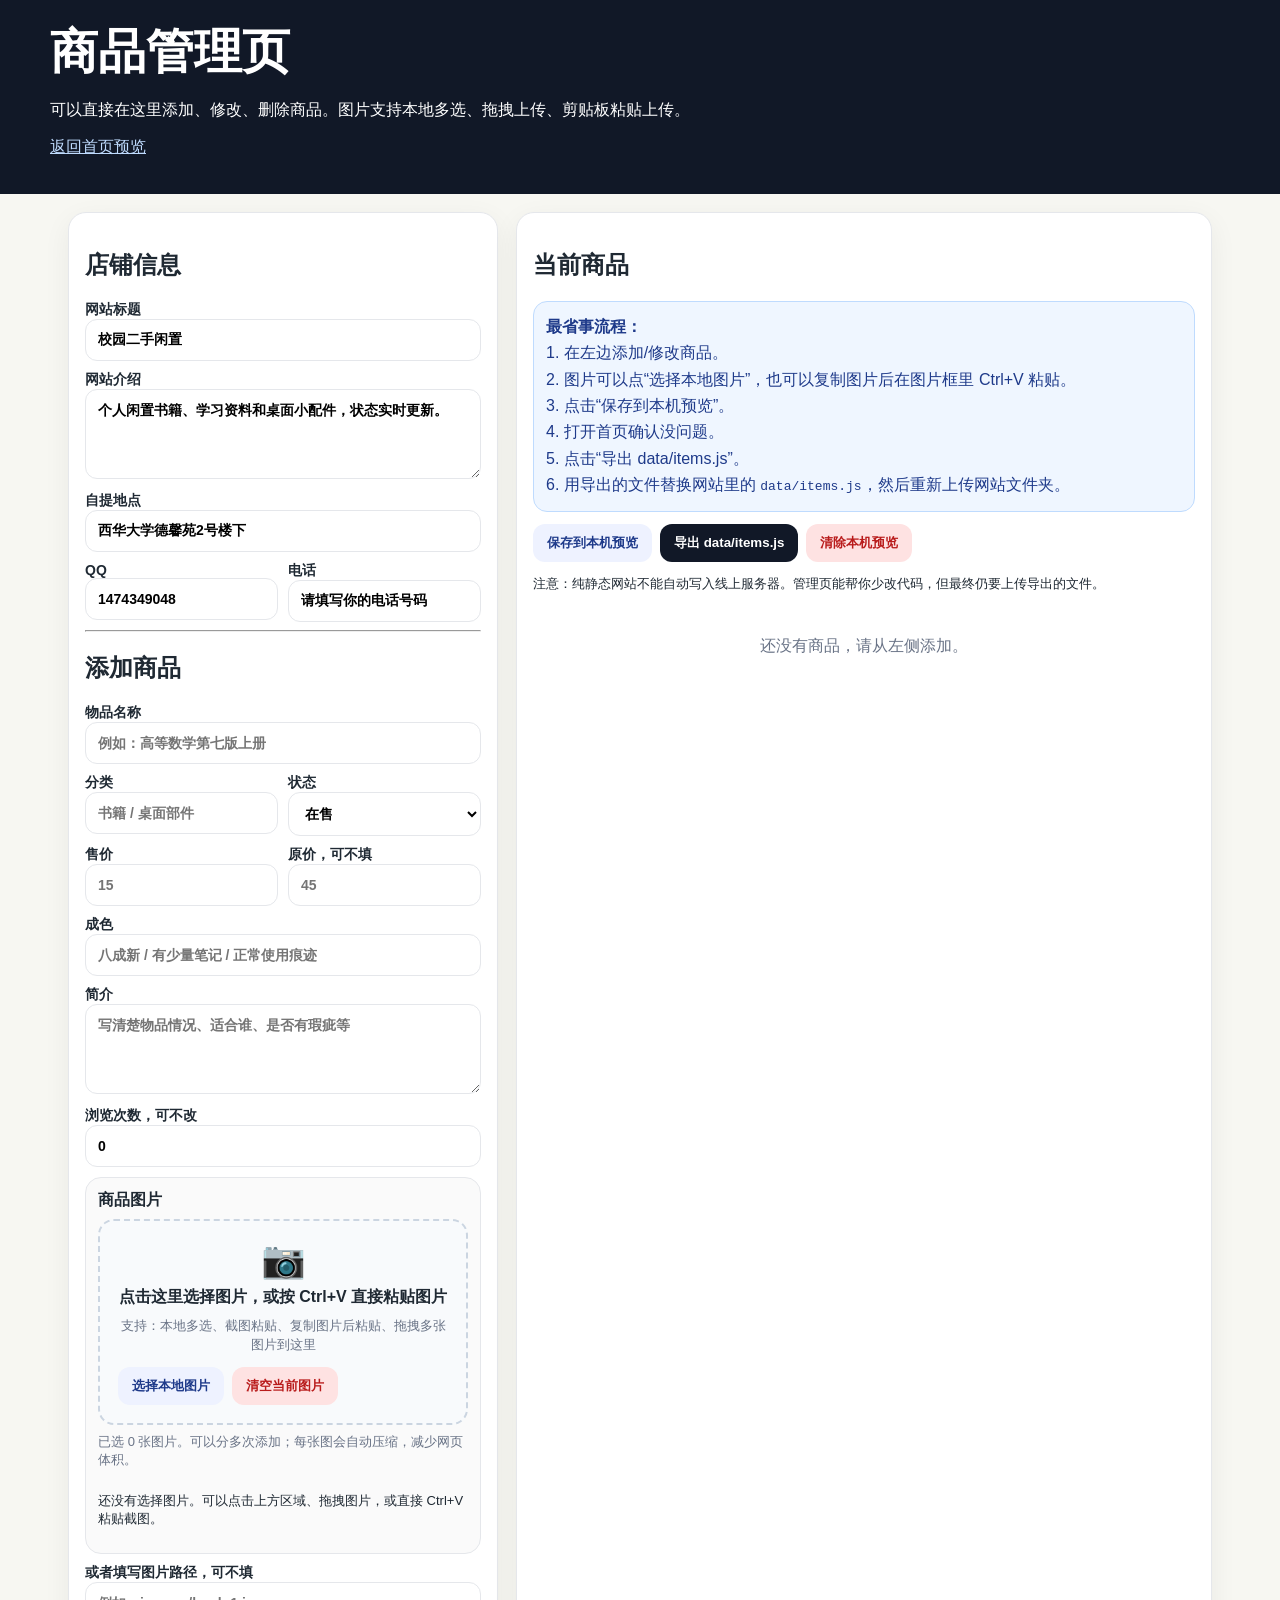
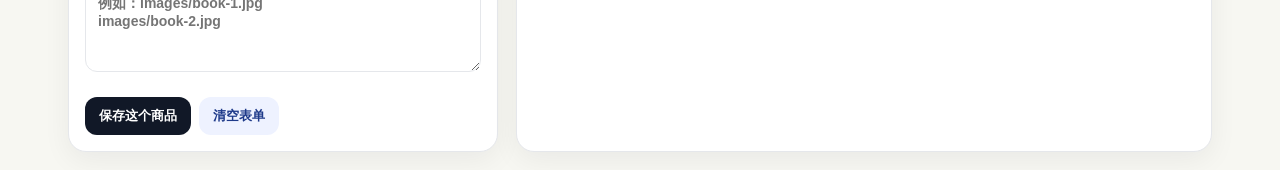
==== admin.html @ 30d570d9 "Add files via upload" ====
<!doctype html>
<html lang="zh-CN">
<head>
  <meta charset="utf-8" />
  <meta name="viewport" content="width=device-width,initial-scale=1" />
  <title>商品管理 - 校园二手闲置</title>
  <link rel="stylesheet" href="style.css" />
</head>
<body>
  <header class="admin-header">
    <div class="admin-header-inner">
      <h1>商品管理页</h1>
      <p>可以直接在这里添加、修改、删除商品。图片支持本地多选、拖拽上传、剪贴板粘贴上传。</p>
      <p><a href="index.html">返回首页预览</a></p>
    </div>
  </header>

  <main class="admin-layout">
    <section class="panel">
      <h2>店铺信息</h2>
      <div class="form-grid">
        <label>网站标题
          <input id="shopTitle" placeholder="校园二手闲置">
        </label>
        <label>网站介绍
          <textarea id="shopDesc" placeholder="个人闲置书籍、学习资料和桌面小配件"></textarea>
        </label>
        <label>自提地点
          <input id="shopAddress" placeholder="西华大学德馨苑2号楼下">
        </label>
        <div class="row">
          <label>QQ
            <input id="shopQQ" placeholder="1474349048">
          </label>
          <label>电话
            <input id="shopPhone" placeholder="你的手机号">
          </label>
        </div>
      </div>

      <hr>

      <h2 id="formTitle">添加商品</h2>
      <div class="form-grid">
        <label>物品名称
          <input id="itemTitle" placeholder="例如：高等数学第七版上册">
        </label>
        <div class="row">
          <label>分类
            <input id="itemCategory" placeholder="书籍 / 桌面部件">
          </label>
          <label>状态
            <select id="itemStatus">
              <option value="available">在售</option>
              <option value="reserved">已预定</option>
              <option value="sold">已卖出</option>
            </select>
          </label>
        </div>
        <div class="row">
          <label>售价
            <input id="itemPrice" type="number" min="0" step="1" placeholder="15">
          </label>
          <label>原价，可不填
            <input id="itemOriginalPrice" type="number" min="0" step="1" placeholder="45">
          </label>
        </div>
        <label>成色
          <input id="itemCondition" placeholder="八成新 / 有少量笔记 / 正常使用痕迹">
        </label>
        <label>简介
          <textarea id="itemDescription" placeholder="写清楚物品情况、适合谁、是否有瑕疵等"></textarea>
        </label>
        <label>浏览次数，可不改
          <input id="itemViews" type="number" min="0" step="1" value="0">
        </label>

        <div class="upload-section">
          <div class="upload-title">商品图片</div>

          <input id="itemPhotos" class="hidden-file-input" type="file" accept="image/*" multiple>

          <div id="pasteUploadZone" class="paste-upload-zone" tabindex="0">
            <div class="paste-icon">📷</div>
            <strong>点击这里选择图片，或按 Ctrl+V 直接粘贴图片</strong>
            <p>支持：本地多选、截图粘贴、复制图片后粘贴、拖拽多张图片到这里</p>
            <div class="actions">
              <button id="choosePhotosBtn" type="button" class="soft-btn">选择本地图片</button>
              <button id="clearPhotosBtn" type="button" class="danger-btn">清空当前图片</button>
            </div>
          </div>

          <div class="upload-tips">
            已选 <span id="photoCount">0</span> 张图片。可以分多次添加；每张图会自动压缩，减少网页体积。
          </div>

          <div id="photoThumbs" class="photo-thumbs"></div>
        </div>

        <label>或者填写图片路径，可不填
          <textarea id="itemImagePaths" placeholder="例如：images/book-1.jpg&#10;images/book-2.jpg"></textarea>
        </label>

        <div class="actions">
          <button id="saveItem" class="primary-btn">保存这个商品</button>
          <button id="resetForm" class="soft-btn">清空表单</button>
        </div>
      </div>
    </section>

    <section class="panel">
      <h2>当前商品</h2>
      <div class="help-box">
        <strong>最省事流程：</strong><br>
        1. 在左边添加/修改商品。<br>
        2. 图片可以点“选择本地图片”，也可以复制图片后在图片框里 Ctrl+V 粘贴。<br>
        3. 点击“保存到本机预览”。<br>
        4. 打开首页确认没问题。<br>
        5. 点击“导出 data/items.js”。<br>
        6. 用导出的文件替换网站里的 <code>data/items.js</code>，然后重新上传网站文件夹。
      </div>
      <div class="actions">
        <button id="savePreview" class="soft-btn">保存到本机预览</button>
        <button id="exportFile" class="primary-btn">导出 data/items.js</button>
        <button id="clearPreview" class="danger-btn">清除本机预览</button>
      </div>
      <p class="small">注意：纯静态网站不能自动写入线上服务器。管理页能帮你少改代码，但最终仍要上传导出的文件。</p>
      <div id="previewList" class="preview-list"></div>
    </section>
  </main>

  <script src="data/items.js"></script>
  <script src="admin.js"></script>
</body>
</html>
---- style.css ----
* {
  box-sizing: border-box;
}

:root {
  --bg: #f7f7f2;
  --card: #ffffff;
  --text: #1f2933;
  --muted: #697386;
  --line: #e5e7eb;
  --dark: #111827;
  --green: #138a47;
  --orange: #b45309;
  --red: #b91c1c;
}

body {
  margin: 0;
  font-family: -apple-system, BlinkMacSystemFont, "Segoe UI", "Microsoft YaHei", sans-serif;
  background: var(--bg);
  color: var(--text);
}

.hero {
  padding: 32px 18px;
  background: linear-gradient(135deg, #111827, #3f3f46);
  color: white;
}

.hero > div {
  max-width: 1080px;
  margin: 0 auto;
}

.eyebrow {
  margin: 0 0 8px;
  color: #d1d5db;
  font-size: 14px;
  letter-spacing: .08em;
}

h1 {
  margin: 0;
  font-size: clamp(28px, 5vw, 48px);
}

.hero-desc {
  margin: 12px 0 20px;
  color: #e5e7eb;
}

.contact-bar {
  display: flex;
  gap: 10px;
  flex-wrap: wrap;
  align-items: center;
}

.ghost-btn, .primary-btn, .danger-btn, .soft-btn {
  border: 0;
  border-radius: 12px;
  padding: 10px 14px;
  cursor: pointer;
  font-weight: 700;
}

.ghost-btn {
  background: rgba(255,255,255,.12);
  color: white;
  border: 1px solid rgba(255,255,255,.25);
}

.primary-btn {
  background: var(--dark);
  color: white;
}

.soft-btn {
  background: #eef2ff;
  color: #1e3a8a;
}

.danger-btn {
  background: #fee2e2;
  color: var(--red);
}

.container {
  max-width: 1080px;
  margin: 0 auto;
  padding: 18px;
}

.toolbar {
  display: grid;
  grid-template-columns: 1fr 150px 150px;
  gap: 10px;
  margin: 10px 0 14px;
}

input, select, textarea {
  width: 100%;
  border: 1px solid var(--line);
  border-radius: 12px;
  padding: 12px;
  font: inherit;
  background: white;
}

textarea {
  min-height: 90px;
  resize: vertical;
}

.notice {
  background: #fff7ed;
  color: #7c2d12;
  border: 1px solid #fed7aa;
  border-radius: 14px;
  padding: 12px 14px;
  margin-bottom: 16px;
}

.grid {
  display: grid;
  grid-template-columns: repeat(3, 1fr);
  gap: 18px;
}

.card {
  background: var(--card);
  border: 1px solid var(--line);
  border-radius: 18px;
  overflow: hidden;
  box-shadow: 0 8px 28px rgba(15, 23, 42, .06);
  display: flex;
  flex-direction: column;
}

.card.sold {
  opacity: .72;
}

.cover {
  width: 100%;
  aspect-ratio: 4 / 3;
  object-fit: cover;
  background: #e5e7eb;
}

.card-body {
  padding: 14px;
  display: flex;
  flex-direction: column;
  gap: 8px;
  flex: 1;
}

.card h3 {
  margin: 0;
  font-size: 18px;
}

.price-row {
  display: flex;
  align-items: baseline;
  gap: 8px;
}

.price {
  font-size: 22px;
  font-weight: 800;
}

.old-price {
  color: var(--muted);
  text-decoration: line-through;
  font-size: 14px;
}

.desc {
  color: var(--muted);
  line-height: 1.55;
}

.meta {
  display: flex;
  gap: 8px;
  flex-wrap: wrap;
  color: var(--muted);
  font-size: 13px;
}

.badge {
  display: inline-flex;
  align-items: center;
  width: fit-content;
  padding: 5px 9px;
  border-radius: 999px;
  font-size: 13px;
  font-weight: 800;
}

.badge.available {
  background: #dcfce7;
  color: var(--green);
}

.badge.reserved {
  background: #fef3c7;
  color: var(--orange);
}

.badge.sold {
  background: #fee2e2;
  color: var(--red);
}

.card-actions {
  margin-top: auto;
  display: flex;
  gap: 8px;
}

.card-actions button {
  flex: 1;
}

.empty {
  text-align: center;
  color: var(--muted);
  margin: 30px 0;
}

.hidden {
  display: none !important;
}

.footer {
  text-align: center;
  padding: 30px 16px;
  color: var(--muted);
}

.footer a {
  color: #1e40af;
}

.small {
  font-size: 13px;
}

.modal {
  position: fixed;
  inset: 0;
  background: rgba(0,0,0,.55);
  display: grid;
  place-items: center;
  padding: 14px;
  z-index: 50;
}

.modal-card {
  position: relative;
  width: min(920px, 100%);
  max-height: 92vh;
  overflow: auto;
  background: white;
  border-radius: 22px;
  padding: 18px;
}

.close-btn {
  position: sticky;
  top: 0;
  float: right;
  border: 0;
  border-radius: 999px;
  width: 36px;
  height: 36px;
  background: #111827;
  color: white;
  font-size: 24px;
  cursor: pointer;
}

.detail-images {
  display: grid;
  grid-template-columns: repeat(2, 1fr);
  gap: 12px;
}

.detail-images img {
  width: 100%;
  border-radius: 14px;
  object-fit: cover;
  background: #e5e7eb;
}

.sold-alert {
  background: #fee2e2;
  color: var(--red);
  border: 1px solid #fecaca;
  border-radius: 14px;
  padding: 12px;
  font-weight: 800;
  margin: 10px 0;
}

.admin-layout {
  max-width: 1180px;
  margin: 0 auto;
  padding: 18px;
  display: grid;
  grid-template-columns: 430px 1fr;
  gap: 18px;
}

.panel {
  background: white;
  border: 1px solid var(--line);
  border-radius: 18px;
  padding: 16px;
  box-shadow: 0 8px 28px rgba(15, 23, 42, .06);
}

.form-grid {
  display: grid;
  gap: 10px;
}

.form-grid label {
  font-weight: 800;
  font-size: 14px;
}

.row {
  display: grid;
  grid-template-columns: 1fr 1fr;
  gap: 10px;
}

.actions {
  display: flex;
  flex-wrap: wrap;
  gap: 8px;
  margin-top: 12px;
}

.preview-list {
  display: grid;
  gap: 10px;
}

.preview-item {
  border: 1px solid var(--line);
  border-radius: 14px;
  padding: 10px;
  display: grid;
  grid-template-columns: 74px 1fr;
  gap: 10px;
  align-items: center;
}

.preview-item img {
  width: 74px;
  height: 74px;
  object-fit: cover;
  border-radius: 12px;
  background: #e5e7eb;
}

.preview-item h4 {
  margin: 0 0 4px;
}

.preview-item p {
  margin: 0;
  color: var(--muted);
  font-size: 13px;
}

.help-box {
  background: #eff6ff;
  border: 1px solid #bfdbfe;
  color: #1e3a8a;
  border-radius: 14px;
  padding: 12px;
  line-height: 1.65;
}

.admin-header {
  padding: 20px 18px;
  background: #111827;
  color: white;
}

.admin-header-inner {
  max-width: 1180px;
  margin: 0 auto;
}

.admin-header a {
  color: #bfdbfe;
}

.photo-thumbs {
  display: flex;
  flex-wrap: wrap;
  gap: 8px;
}

.photo-thumbs img {
  width: 64px;
  height: 64px;
  object-fit: cover;
  border-radius: 10px;
  background: #e5e7eb;
}

@media (max-width: 860px) {
  .toolbar, .admin-layout, .row {
    grid-template-columns: 1fr;
  }
  .grid {
    grid-template-columns: 1fr;
  }
  .detail-images {
    grid-template-columns: 1fr;
  }
}


/* 图片上传增强区域 */
.upload-section {
  border: 1px solid var(--line);
  border-radius: 16px;
  padding: 12px;
  background: #fafafa;
}

.upload-title {
  font-weight: 900;
  margin-bottom: 8px;
}

.hidden-file-input {
  display: none;
}

.paste-upload-zone {
  border: 2px dashed #cbd5e1;
  background: #f8fafc;
  border-radius: 16px;
  padding: 18px;
  text-align: center;
  cursor: pointer;
  outline: none;
  transition: .18s ease;
}

.paste-upload-zone:hover,
.paste-upload-zone:focus,
.paste-upload-zone.drag-over {
  border-color: #2563eb;
  background: #eff6ff;
}

.paste-upload-zone.uploading {
  opacity: .75;
  pointer-events: none;
}

.paste-icon {
  font-size: 36px;
  margin-bottom: 6px;
}

.paste-upload-zone p {
  margin: 8px 0 0;
  color: var(--muted);
  font-size: 13px;
  line-height: 1.5;
}

.upload-tips {
  margin-top: 8px;
  color: var(--muted);
  font-size: 13px;
}

.upload-flash {
  margin-top: 10px;
  padding: 8px 10px;
  border-radius: 999px;
  background: #dcfce7;
  color: #166534;
  font-weight: 800;
  display: inline-block;
}

.photo-thumbs {
  margin-top: 10px;
  display: flex;
  flex-wrap: wrap;
  gap: 10px;
}

.photo-thumb-card {
  position: relative;
  width: 82px;
  height: 82px;
  border-radius: 14px;
  overflow: hidden;
  background: #e5e7eb;
  border: 1px solid var(--line);
}

.photo-thumb-card img {
  width: 100%;
  height: 100%;
  object-fit: cover;
}

.photo-remove-btn {
  position: absolute;
  top: 4px;
  right: 4px;
  width: 22px;
  height: 22px;
  border: 0;
  border-radius: 999px;
  background: rgba(17, 24, 39, .86);
  color: white;
  font-size: 18px;
  line-height: 20px;
  cursor: pointer;
}

.photo-index {
  position: absolute;
  left: 4px;
  bottom: 4px;
  min-width: 20px;
  height: 20px;
  padding: 0 6px;
  border-radius: 999px;
  background: rgba(255, 255, 255, .92);
  color: #111827;
  font-size: 12px;
  font-weight: 900;
  display: grid;
  place-items: center;
}
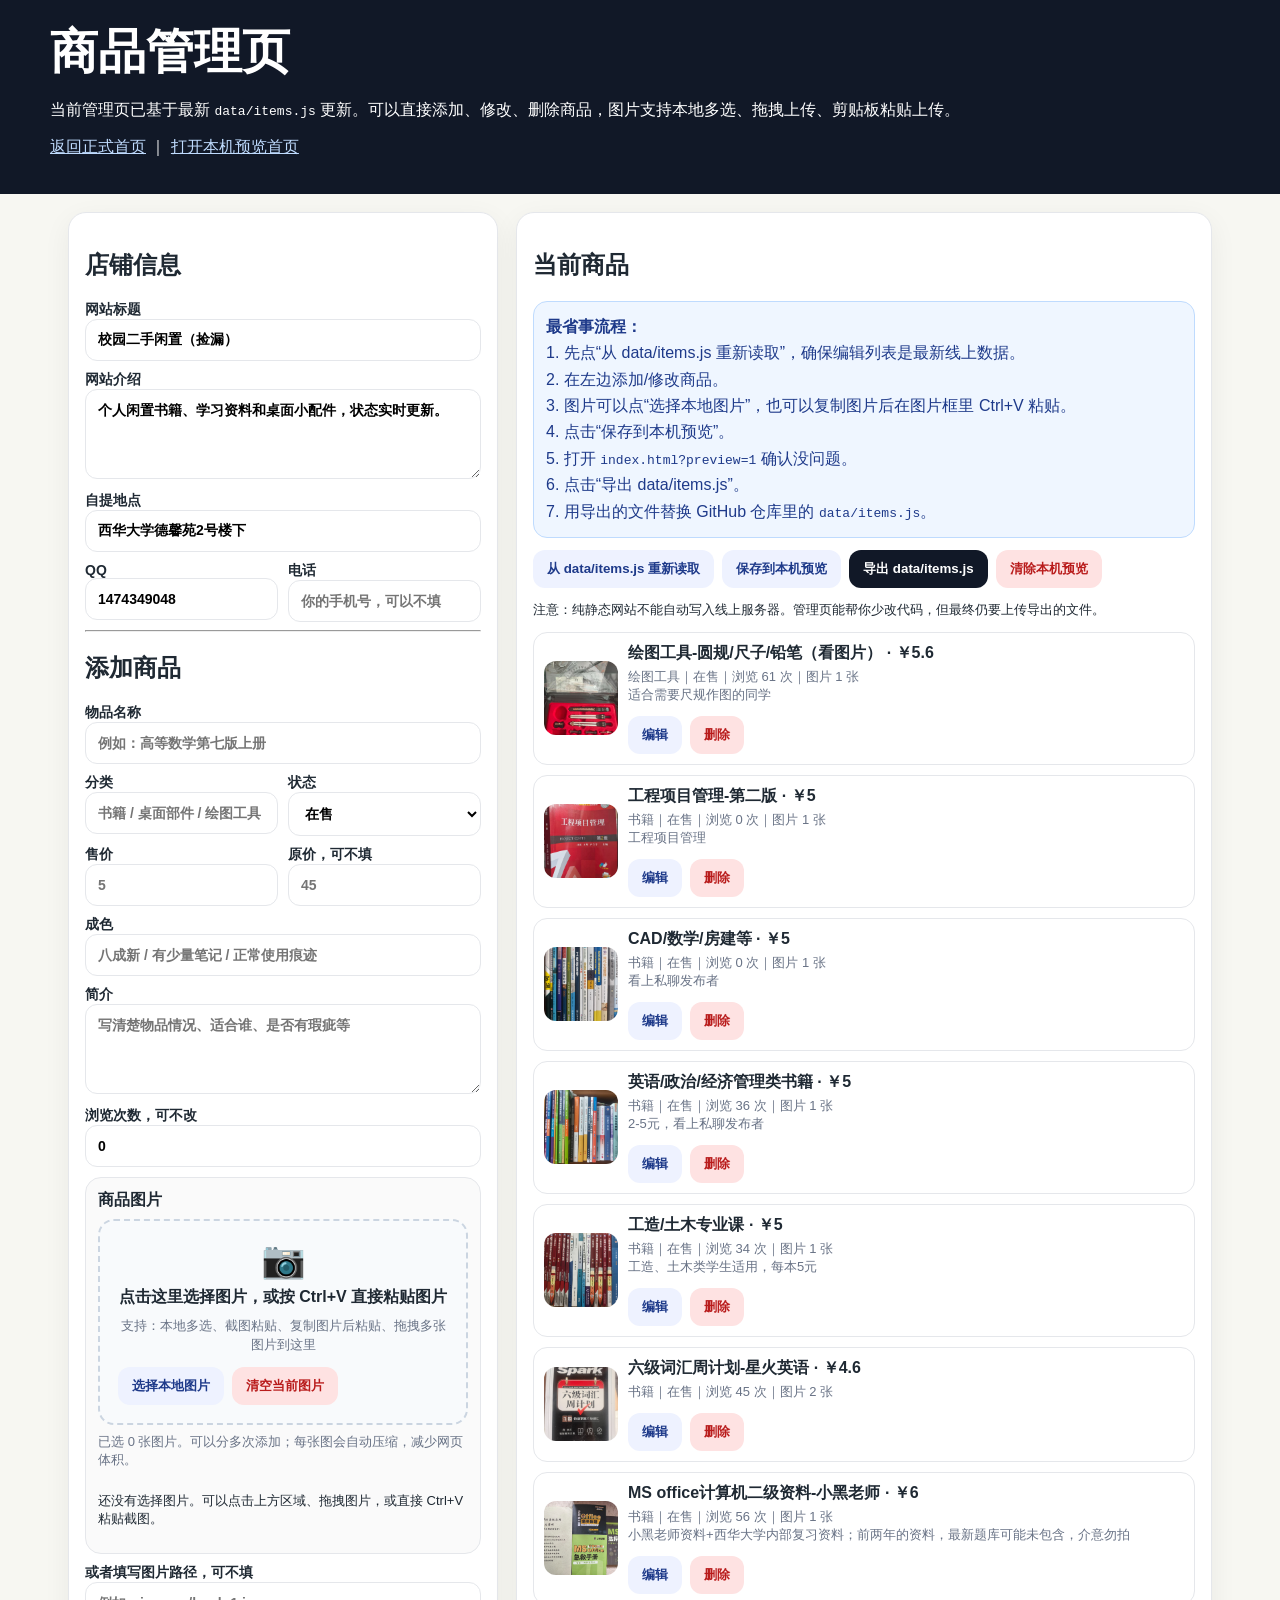
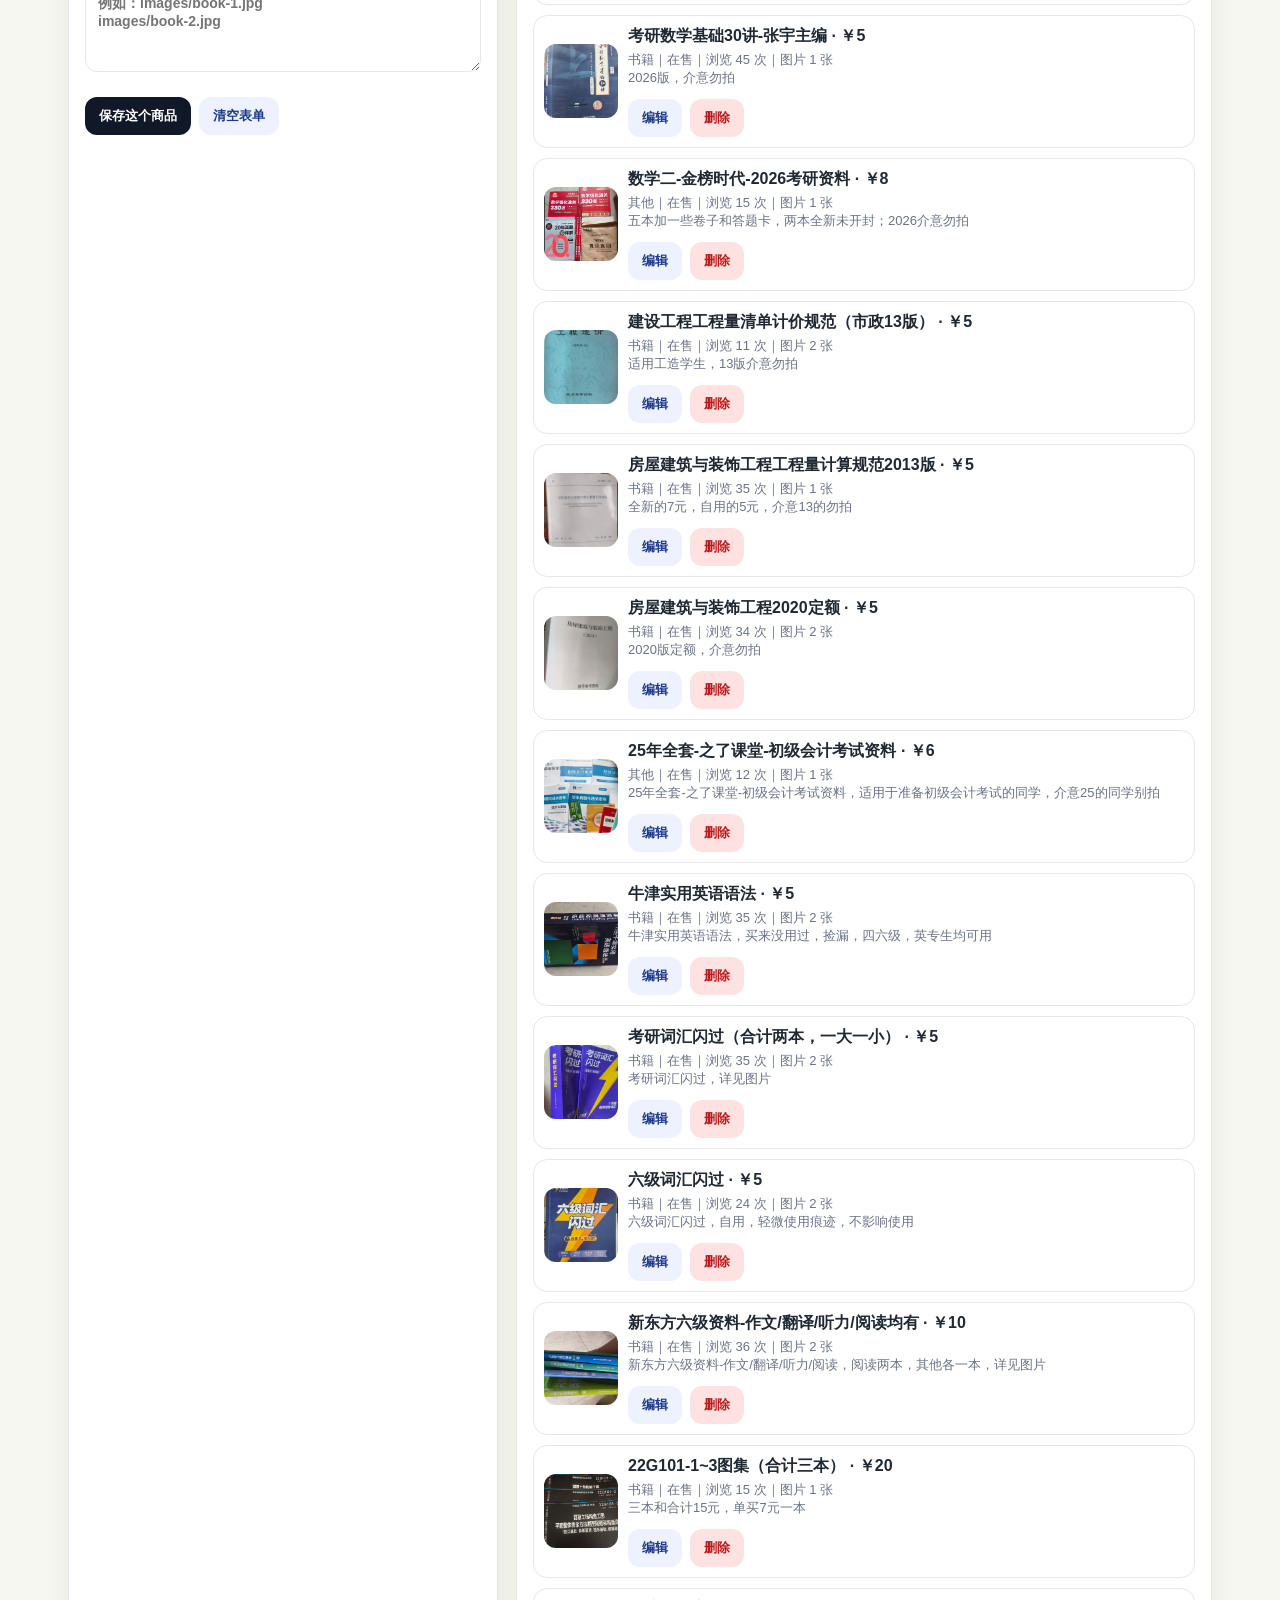
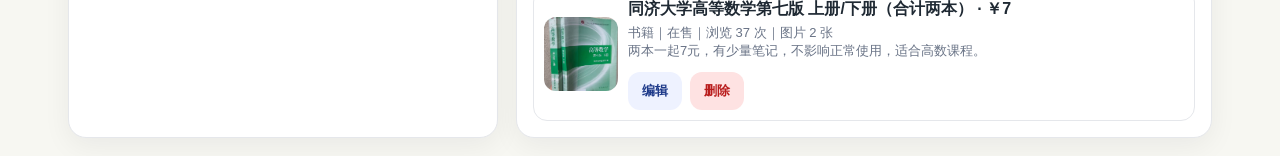
==== commit 4697db1a: "Update admin.html" ====
--- a/admin.html
+++ b/admin.html
@@ -10,8 +10,8 @@
   <header class="admin-header">
     <div class="admin-header-inner">
       <h1>商品管理页</h1>
-      <p>可以直接在这里添加、修改、删除商品。图片支持本地多选、拖拽上传、剪贴板粘贴上传。</p>
-      <p><a href="index.html">返回首页预览</a></p>
+      <p>当前管理页已基于最新 <code>data/items.js</code> 更新。可以直接添加、修改、删除商品，图片支持本地多选、拖拽上传、剪贴板粘贴上传。</p>
+      <p><a href="index.html">返回正式首页</a> ｜ <a href="index.html?preview=1">打开本机预览首页</a></p>
     </div>
   </header>
 
@@ -33,7 +33,7 @@
             <input id="shopQQ" placeholder="1474349048">
           </label>
           <label>电话
-            <input id="shopPhone" placeholder="你的手机号">
+            <input id="shopPhone" placeholder="你的手机号，可以不填">
           </label>
         </div>
       </div>
@@ -47,7 +47,7 @@
         </label>
         <div class="row">
           <label>分类
-            <input id="itemCategory" placeholder="书籍 / 桌面部件">
+            <input id="itemCategory" placeholder="书籍 / 桌面部件 / 绘图工具">
           </label>
           <label>状态
             <select id="itemStatus">
@@ -59,10 +59,10 @@
         </div>
         <div class="row">
           <label>售价
-            <input id="itemPrice" type="number" min="0" step="1" placeholder="15">
+            <input id="itemPrice" type="number" min="0" step="0.1" placeholder="5">
           </label>
           <label>原价，可不填
-            <input id="itemOriginalPrice" type="number" min="0" step="1" placeholder="45">
+            <input id="itemOriginalPrice" type="number" min="0" step="0.1" placeholder="45">
           </label>
         </div>
         <label>成色
@@ -112,18 +112,21 @@
       <h2>当前商品</h2>
       <div class="help-box">
         <strong>最省事流程：</strong><br>
-        1. 在左边添加/修改商品。<br>
-        2. 图片可以点“选择本地图片”，也可以复制图片后在图片框里 Ctrl+V 粘贴。<br>
-        3. 点击“保存到本机预览”。<br>
-        4. 打开首页确认没问题。<br>
-        5. 点击“导出 data/items.js”。<br>
-        6. 用导出的文件替换网站里的 <code>data/items.js</code>，然后重新上传网站文件夹。
+        1. 先点“从 data/items.js 重新读取”，确保编辑列表是最新线上数据。<br>
+        2. 在左边添加/修改商品。<br>
+        3. 图片可以点“选择本地图片”，也可以复制图片后在图片框里 Ctrl+V 粘贴。<br>
+        4. 点击“保存到本机预览”。<br>
+        5. 打开 <code>index.html?preview=1</code> 确认没问题。<br>
+        6. 点击“导出 data/items.js”。<br>
+        7. 用导出的文件替换 GitHub 仓库里的 <code>data/items.js</code>。
       </div>
       <div class="actions">
+        <button id="reloadFromFile" class="soft-btn">从 data/items.js 重新读取</button>
         <button id="savePreview" class="soft-btn">保存到本机预览</button>
         <button id="exportFile" class="primary-btn">导出 data/items.js</button>
         <button id="clearPreview" class="danger-btn">清除本机预览</button>
       </div>
+      <p id="dataSourceTip" class="small"></p>
       <p class="small">注意：纯静态网站不能自动写入线上服务器。管理页能帮你少改代码，但最终仍要上传导出的文件。</p>
       <div id="previewList" class="preview-list"></div>
     </section>
